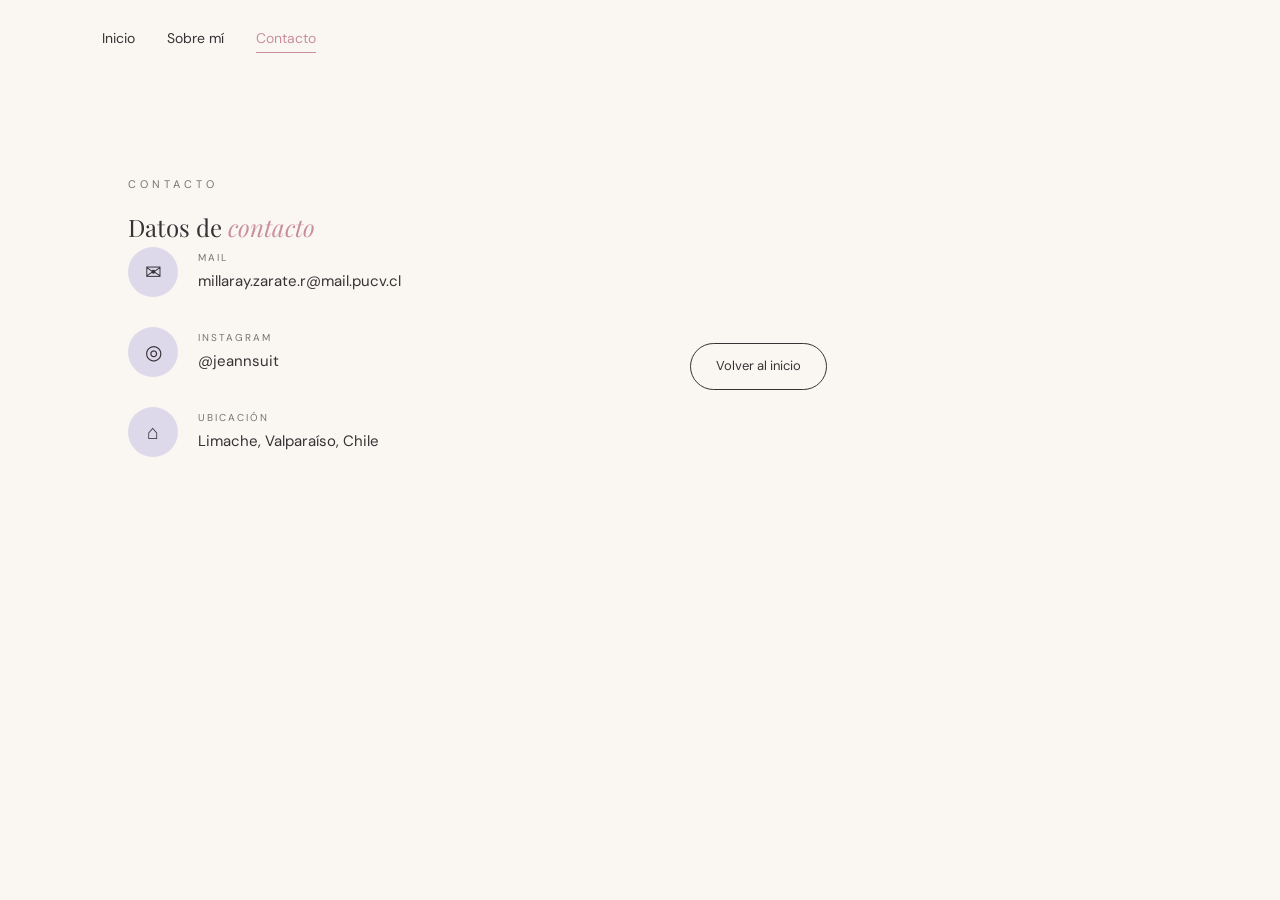
==== contacto.html @ f1fb36f6 "Add files via upload" ====
<!DOCTYPE html>
<html lang="es">

<head>

    <meta charset="UTF-8">
    <meta name="viewport" content="width=device-width, initial-scale=1.0">

    <title>Contacto | Millaray Zárate Robledo</title>

    <link rel="preconnect" href="https://fonts.googleapis.com">
    <link rel="preconnect" href="https://fonts.gstatic.com" crossorigin>

    <link href="https://fonts.googleapis.com/css2?family=DM+Sans:wght@400;500;600&family=Playfair+Display:ital,wght@0,400;0,500;1,400&display=swap" rel="stylesheet">

    <link rel="stylesheet" href="estilo.css">

</head>


<body>

<header>

    <nav>

       

        <ul class="menu">

            <li>
                <a href="index.html">
                    Inicio
                </a>
            </li>

            <li>
                <a href="info.html">
                    Sobre mí
                </a>
            </li>

            <li>
                <a href="contacto.html" class="activo">
                    Contacto
                </a>
            </li>

        </ul>

    </nav>

</header>


<main class="pagina">


    <!-- TÍTULO -->

    <section class="titulo-pagina">

        <p class="etiqueta">
            CONTACTO
        </p>

        <h1>
            Datos de 
            <em>contacto</em>
        </h1>

    </section>


    <!-- CONTACTO -->

    <section class="contacto">


        <div class="contacto-info">

            

            <div class="contacto-item">

                <span>✉</span>

                <div>
                    <small>MAIL</small>
                    <p>millaray.zarate.r@mail.pucv.cl</p>
                </div>

            </div>


            <div class="contacto-item">

                <span>◎</span>

                <div>
                    <small>INSTAGRAM</small>
                    <p>@jeannsuit</p>
                </div>

            </div>


            <div class="contacto-item">

                <span>⌂</span>

                <div>
                    <small>UBICACIÓN</small>
                    <p>Limache, Valparaíso, Chile</p>
                </div>

            </div>

        </div>


        <!-- MENSAJE -->

        <div class="mensaje-contacto">


            <a href="index.html" class="boton">
                Volver al inicio
            </a>

        </div>


    </section>


</main>


</body>
</html>
---- estilo.css ----
/* =====================================================
   ESTILO GENERAL
   Portafolio personal
===================================================== */


/* =====================================================
   COLORES
===================================================== */

:root {

    --crema: #faf7f3;
    --crema-oscura: #f1e7e5;

    --rosa: #ead2d5;
    --rosa-oscuro: #c98f9a;

    --lila: #ded8eb;
    --celeste: #d9e6e3;

    --texto: #363235;
    --gris: #777174;

    --blanco: #ffffff;

    --borde: #e8e1dc;

}


/* =====================================================
   CONFIGURACIÓN GENERAL
===================================================== */

* {
    margin: 0;
    padding: 0;
    box-sizing: border-box;
}


html {
    scroll-behavior: smooth;
}


body {

    background: var(--crema);

    color: var(--texto);

    font-family: "DM Sans", sans-serif;

    line-height: 1.6;

}


a {
    color: inherit;
    text-decoration: none;
}


img {
    width: 100%;
    display: block;
}


h1,
h2,
h3 {

    font-family: "Playfair Display", serif;

    font-weight: 400;

}


em {

    color: var(--rosa-oscuro);

    font-style: italic;

}


/* =====================================================
   MENÚ DE NAVEGACIÓN
===================================================== */

header {

    width: 100%;

    padding: 25px 8%;

    background: var(--crema);

}


nav {

    display: flex;

    justify-content: space-between;

    align-items: center;

}


.logo {

    font-family: "Playfair Display", serif;

    font-size: 30px;

    letter-spacing: 1px;

}


.logo span {

    color: var(--rosa-oscuro);

}


nav ul {

    display: flex;

    align-items: center;

    gap: 32px;

    list-style: none;

}


nav ul li a {

    position: relative;

    font-size: 14px;

    color: var(--texto);

    transition: .3s;

}


nav ul li a:hover {

    color: var(--rosa-oscuro);

}


nav ul li a.activo {

    color: var(--rosa-oscuro);

}


/* Línea debajo de la página activa */

nav ul li a::after {

    content: "";

    position: absolute;

    left: 0;

    bottom: -6px;

    width: 0;

    height: 1px;

    background: var(--rosa-oscuro);

    transition: .3s;

}


nav ul li a:hover::after,
nav ul li a.activo::after {

    width: 100%;

}


/* =====================================================
   ELEMENTOS GENERALES
===================================================== */

.etiqueta {

    margin-bottom: 15px;

    color: var(--gris);

    font-size: 11px;

    letter-spacing: 4px;

    text-transform: uppercase;

}


/* =====================================================
   BOTONES
===================================================== */

.boton {

    display: inline-block;

    padding: 12px 25px;

    border: 1px solid var(--texto);

    border-radius: 30px;

    font-size: 13px;

    transition: .3s;

}


.boton:hover {

    background: var(--texto);

    color: var(--blanco);

    transform: translateY(-3px);

}


/* =====================================================
   PÁGINA DE INICIO
===================================================== */

.inicio {

    min-height: 650px;

    padding: 80px 10%;

    display: grid;

    grid-template-columns: 1fr 1fr;

    align-items: center;

    gap: 80px;

}


/* Texto principal */

.inicio h1 {

    margin-bottom: 30px;

    font-size: clamp(55px, 7vw, 80px);

    line-height: 1;

}


.inicio h1 em {

    display: block;

}


.descripcion {

    max-width: 500px;

    margin-bottom: 30px;

    color: var(--gris);

}


/* =====================================================
   IMAGEN PRINCIPAL DEL INICIO
===================================================== */

.imagen-principal {

    display: flex;

    justify-content: center;

    align-items: center;

}


.forma {

    width: 330px;

    height: 430px;

    display: flex;

    justify-content: center;

    align-items: center;

    border-radius: 170px 170px 25px 25px;

    background: var(--rosa);

    color: var(--gris);

    transition: .4s;

}


.forma:hover {

    transform: translateY(-8px);

}


/* =====================================================
   SECCIÓN BIENVENIDA
===================================================== */

.bienvenida {

    padding: 120px 15%;

    text-align: center;

    background: var(--crema-oscura);

}


.bienvenida h2 {

    max-width: 800px;

    margin: auto;

    font-size: clamp(40px, 5vw, 55px);

    line-height: 1.1;

}


.bienvenida p:not(.etiqueta) {

    max-width: 550px;

    margin: 25px auto 35px;

    color: var(--gris);

}


/* =====================================================
   TARJETAS DE INICIO
===================================================== */

.tarjetas {

    padding: 120px 10%;

    display: grid;

    grid-template-columns: repeat(3, 1fr);

    gap: 25px;

}


.tarjeta {

    min-height: 260px;

    padding: 35px;

    border-radius: 25px;

    transition: .3s;

}


.tarjeta:hover {

    transform: translateY(-8px);

}


.tarjeta.rosa {

    background: var(--rosa);

}


.tarjeta.lila {

    background: var(--lila);

}


.tarjeta.celeste {

    background: var(--celeste);

}


.tarjeta span {

    font-size: 12px;

    color: var(--gris);

}


.tarjeta h3 {

    margin-top: 65px;

    margin-bottom: 15px;

    font-size: 28px;

}


.tarjeta p {

    color: var(--gris);

    font-size: 14px;

}


/* =====================================================
   PÁGINAS INTERIORES
   INFO / CONTACTO
===================================================== */

.pagina {

    padding: 100px 10% 120px;

}


/* =====================================================
   TÍTULO DE PÁGINAS
===================================================== */

.titulo {

    max-width: 800px;

    margin-bottom: 110px;

}


.titulo h1 {

    margin-bottom: 30px;

    font-size: clamp(55px, 7vw, 80px);

    line-height: 1;

}


.titulo p:last-child {

    max-width: 600px;

    color: var(--gris);

}


/* =====================================================
   SECCIÓN SOBRE MI FORMACIÓN
===================================================== */

.contenido {

    display: grid;

    grid-template-columns: 1fr 1fr;

    gap: 100px;

    align-items: center;

    margin-bottom: 140px;

}


/* Imagen */

.foto {

    height: 500px;

    display: flex;

    justify-content: center;

    align-items: center;

    overflow: hidden;

    border-radius: 250px 250px 25px 25px;

    background: var(--lila);

    color: var(--gris);

}


.foto img {

    width: 100%;

    height: 100%;

    object-fit: cover;

}


/* Texto */

.texto-info h2 {

    margin-bottom: 25px;

    font-size: 50px;

    line-height: 1.1;

}


.texto-info p:not(.etiqueta) {

    margin-bottom: 20px;

    color: var(--gris);

}


/* =====================================================
   TALLERES / DATOS
===================================================== */

.datos {

    margin-bottom: 140px;

}


.datos h2 {

    margin-bottom: 50px;

    font-size: 50px;

    line-height: 1.1;

}


.datos-grid {

    display: grid;

    grid-template-columns: repeat(4, 1fr);

    gap: 20px;

}


.datos-grid div {

    min-height: 150px;

    padding: 25px 10px;

    border-top: 1px solid var(--borde);

    transition: .3s;

}


.datos-grid div:hover {

    padding-left: 18px;

    background: var(--crema-oscura);

}


.datos-grid span {

    color: var(--rosa-oscuro);

    font-size: 12px;

}


.datos-grid h3 {

    margin: 15px 0 5px;

    font-size: 24px;

}


.datos-grid p {

    color: var(--gris);

    font-size: 14px;

}


/* =====================================================
   PROYECTOS
===================================================== */

.proyectos {

    margin-bottom: 140px;

}


.proyectos h2 {

    margin-bottom: 50px;

    font-size: 50px;

    line-height: 1.1;

}


.proyectos-grid {

    display: grid;

    grid-template-columns: repeat(3, 1fr);

    gap: 25px;

}


/* Tarjeta de proyecto */

.proyecto {

    overflow: hidden;

    background: var(--blanco);

    border: 1px solid var(--borde);

    border-radius: 25px;

    transition: .4s;

}


.proyecto:hover {

    transform: translateY(-8px);

    box-shadow: 0 15px 35px rgba(70, 60, 60, .08);

}


/* Imagen */

.proyecto-imagen {

    width: 100%;

    height: 260px;

    overflow: hidden;

    background: var(--lila);

}


.proyecto-imagen img {

    width: 100%;

    height: 100%;

    object-fit: cover;

    transition: .5s;

}


.proyecto:hover .proyecto-imagen img {

    transform: scale(1.05);

}


/* Información */

.proyecto-texto {

    padding: 30px;

}


.proyecto-texto span {

    color: var(--gris);

    font-size: 10px;

    letter-spacing: 2px;

}


.proyecto-texto h3 {

    margin: 15px 0;

    font-size: 27px;

    line-height: 1.1;

}


.proyecto-texto p {

    color: var(--gris);

    font-size: 14px;

}


/* =====================================================
   ÁREAS DE INTERÉS
===================================================== */

.intereses {

    display: grid;

    grid-template-columns: .8fr 1.2fr;

    gap: 80px;

    margin-bottom: 140px;

}


.intereses h2 {

    font-size: 50px;

    line-height: 1.1;

}


.intereses-grid {

    display: grid;

    grid-template-columns: 1fr 1fr;

    gap: 20px;

}


.intereses-grid article {

    padding: 30px;

    background: var(--blanco);

    border: 1px solid var(--borde);

    border-radius: 20px;

    transition: .3s;

}


.intereses-grid article:hover {

    background: var(--lila);

    transform: translateY(-5px);

}


.intereses-grid span {

    color: var(--gris);

    font-size: 11px;

}


.intereses-grid h3 {

    margin: 20px 0 10px;

    font-size: 25px;

}


.intereses-grid p {

    color: var(--gris);

    font-size: 14px;

}


/* =====================================================
   HABILIDADES
===================================================== */

.habilidades {

    margin-bottom: 60px;

}


.habilidades h2 {

    margin-bottom: 50px;

    font-size: 50px;

    line-height: 1.1;

}


.habilidades-lista {

    border-top: 1px solid var(--borde);

}


.habilidades-lista div {

    display: flex;

    justify-content: space-between;

    align-items: center;

    padding: 22px 10px;

    border-bottom: 1px solid var(--borde);

    transition: .3s;

}


.habilidades-lista div:hover {

    padding-left: 25px;

    background: var(--rosa);

}


.habilidades-lista strong {

    font-family: "Playfair Display", serif;

    font-size: 20px;

    font-weight: 400;

}


.habilidades-lista span {

    color: var(--gris);

    font-size: 12px;

}


/* =====================================================
   CONTACTO
===================================================== */

.contacto {

    display: grid;

    grid-template-columns: 1fr 1fr;

    gap: 100px;

    align-items: center;

}


.datos-contacto h2 {

    margin-bottom: 50px;

    font-size: 50px;

    line-height: 1.1;

}


.contacto-item {

    display: flex;

    align-items: center;

    gap: 20px;

    margin-bottom: 30px;

}


.contacto-item > span {

    width: 50px;

    height: 50px;

    display: flex;

    justify-content: center;

    align-items: center;

    flex-shrink: 0;

    border-radius: 50%;

    background: var(--lila);

    font-size: 20px;

}


.contacto-item small {

    display: block;

    margin-bottom: 3px;

    color: var(--gris);

    font-size: 10px;

    letter-spacing: 2px;

}


.contacto-item p {

    font-size: 15px;

}


/* =====================================================
   MENSAJE DE CONTACTO
===================================================== */

.mensaje {

    padding: 70px 50px;

    text-align: center;

    background: var(--rosa);

    border-radius: 250px 250px 25px 25px;

}


.flor {

    margin-bottom: 20px;

    font-size: 40px;

}


.mensaje h2 {

    margin-bottom: 20px;

    font-size: 42px;

    line-height: 1.1;

}


.mensaje p {

    margin-bottom: 30px;

    color: var(--gris);

}


/* =====================================================
   FOOTER
===================================================== */

footer {

    padding: 35px 8%;

    border-top: 1px solid var(--borde);

    color: var(--gris);

    font-size: 12px;

}


/* =====================================================
   TABLET
===================================================== */

@media (max-width: 900px) {


    .inicio {

        grid-template-columns: 1fr;

        text-align: center;

        gap: 50px;

    }


    .descripcion {

        margin-left: auto;

        margin-right: auto;

    }


    .imagen-principal {

        margin-top: 20px;

    }


    .contenido {

        grid-template-columns: 1fr;

        gap: 60px;

    }


    .intereses {

        grid-template-columns: 1fr;

        gap: 50px;

    }


    .contacto {

        grid-template-columns: 1fr;

        gap: 60px;

    }


    .tarjetas {

        grid-template-columns: 1fr 1fr;

    }


    .proyectos-grid {

        grid-template-columns: 1fr 1fr;

    }


    .datos-grid {

        grid-template-columns: 1fr 1fr;

    }

}


/* =====================================================
   CELULAR
===================================================== */

@media (max-width: 600px) {


    /* Menú */

    header {

        padding: 20px;

    }


    nav {

        flex-direction: column;

        gap: 20px;

    }


    nav ul {

        gap: 18px;

    }


    nav ul li a {

        font-size: 13px;

    }


    /* Inicio */

    .inicio {

        padding: 70px 7%;

    }


    .inicio h1 {

        font-size: 55px;

    }


    .forma {

        width: 260px;

        height: 350px;

    }


    /* Bienvenida */

    .bienvenida {

        padding: 90px 8%;

    }


    .bienvenida h2 {

        font-size: 40px;

    }


    /* Tarjetas */

    .tarjetas {

        padding: 90px 7%;

        grid-template-columns: 1fr;

    }


    /* Páginas */

    .pagina {

        padding: 80px 7%;

    }


    .titulo {

        margin-bottom: 70px;

    }


    .titulo h1 {

        font-size: 55px;

    }


    /* Formación */

    .foto {

        height: 400px;

    }


    .texto-info h2 {

        font-size: 40px;

    }


    /* Talleres */

    .datos h2 {

        font-size: 40px;

    }


    .datos-grid {

        grid-template-columns: 1fr;

    }


    /* Proyectos */

    .proyectos h2 {

        font-size: 40px;

    }


    .proyectos-grid {

        grid-template-columns: 1fr;

    }


    .proyecto-imagen {

        height: 230px;

    }


    /* Intereses */

    .intereses h2 {

        font-size: 40px;

    }


    .intereses-grid {

        grid-template-columns: 1fr;

    }


    /* Habilidades */

    .habilidades h2 {

        font-size: 40px;

    }


    .habilidades-lista strong {

        font-size: 17px;

    }


    /* Contacto */

    .datos-contacto h2 {

        font-size: 40px;

    }


    .mensaje {

        padding: 60px 30px;

    }


    .mensaje h2 {

        font-size: 35px;

    }


}
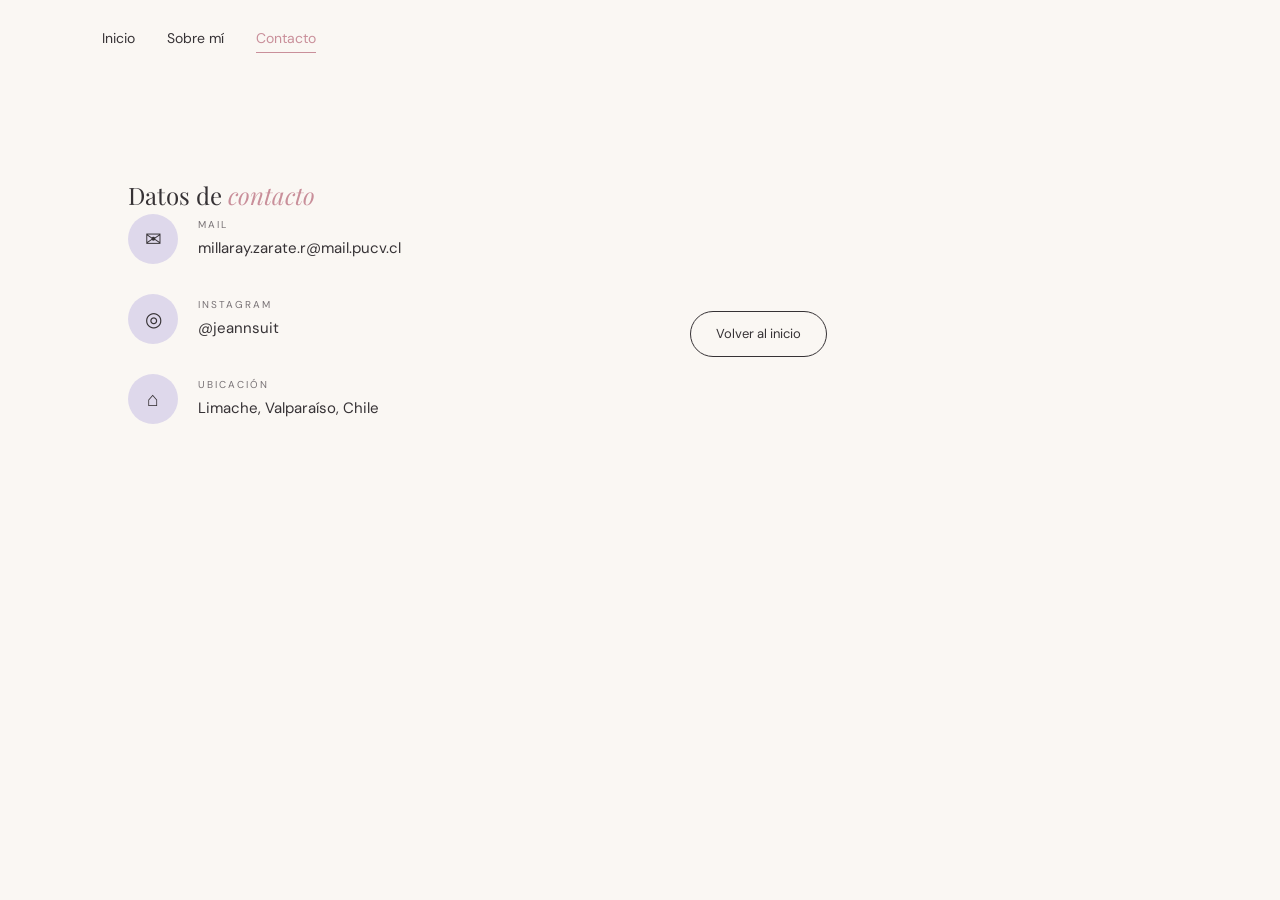
==== commit 14e4ae82: "Update contacto.html" ====
--- a/contacto.html
+++ b/contacto.html
@@ -17,14 +17,11 @@
 
 </head>
 
-
 <body>
 
 <header>
 
     <nav>
-
-       
 
         <ul class="menu">
 
@@ -60,10 +57,6 @@
 
     <section class="titulo-pagina">
 
-        <p class="etiqueta">
-            CONTACTO
-        </p>
-
         <h1>
             Datos de 
             <em>contacto</em>
@@ -76,10 +69,7 @@
 
     <section class="contacto">
 
-
         <div class="contacto-info">
-
-            
 
             <div class="contacto-item">
 
@@ -123,19 +113,15 @@
 
         <div class="mensaje-contacto">
 
-
             <a href="index.html" class="boton">
                 Volver al inicio
             </a>
 
         </div>
 
-
     </section>
-
 
 </main>
 
-
 </body>
-</html>+</html>
